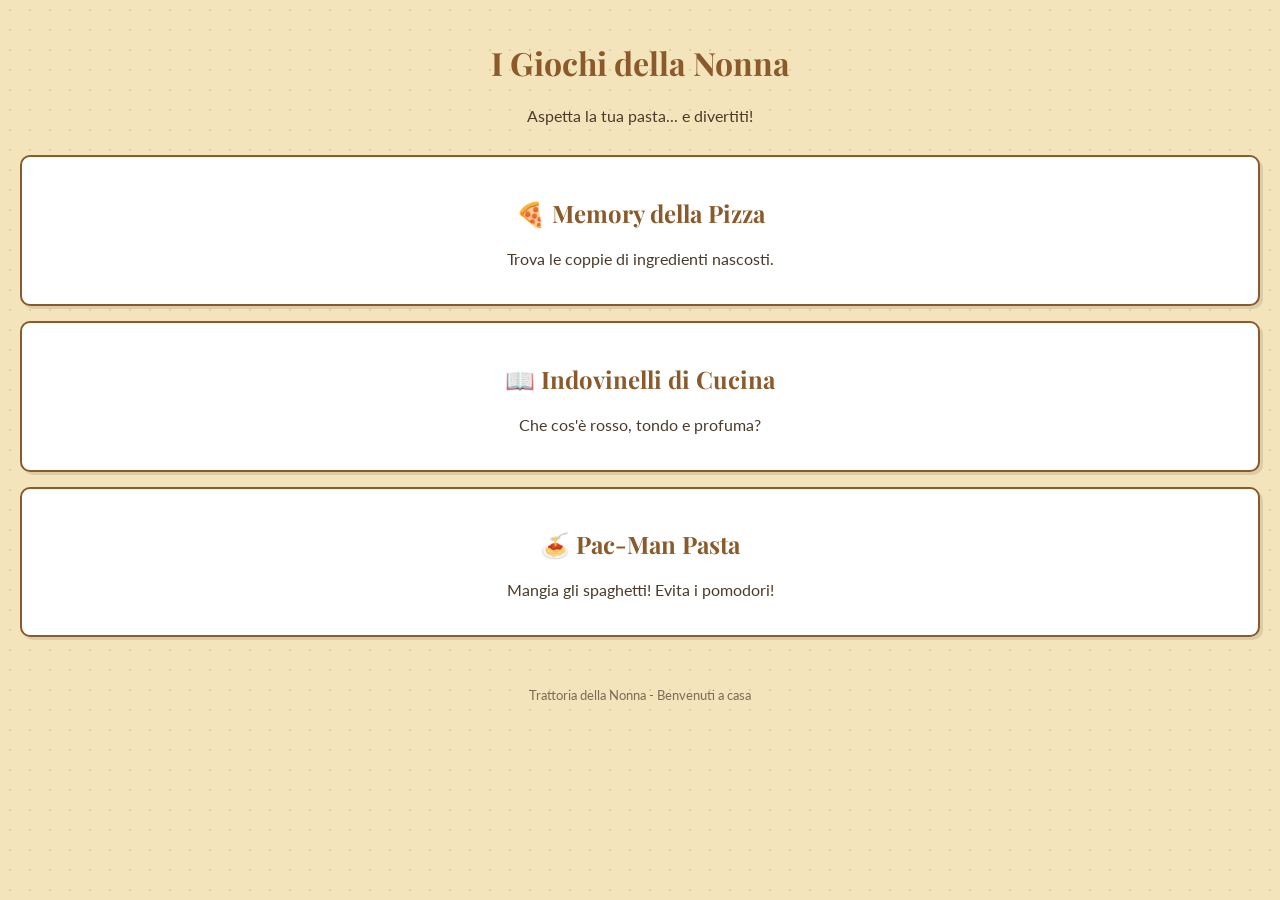
==== index.html @ 1b67b332 "Add files via upload" ====
<!DOCTYPE html>
<html lang="it">
<head>
    <meta charset="UTF-8">
    <meta name="viewport" content="width=device-width, initial-scale=1.0">
    <title>I Giochi della Nonna</title>
    <link rel="stylesheet" href="style.css">
</head>
<body>

    <div style="margin-bottom: 30px;">
        <h1>I Giochi della Nonna</h1>
        <p>Aspetta la tua pasta... e divertiti!</p>
    </div>

    <div class="game-list">
        <a href="memory.html" style="text-decoration: none; color: inherit;">
            <div class="game-card">
                <h2>🍕 Memory della Pizza</h2>
                <p>Trova le coppie di ingredienti nascosti.</p>
            </div>
        </a>
        
        <a href="quiz.html" style="text-decoration: none; color: inherit;">
            <div class="game-card">
                <h2>📖 Indovinelli di Cucina</h2>
                <p>Che cos'è rosso, tondo e profuma?</p>
            </div>
        </a>
        
        <a href="pacman.html" style="text-decoration: none; color: inherit;">
            <div class="game-card">
                <h2>🍝 Pac-Man Pasta</h2>
                <p>Mangia gli spaghetti! Evita i pomodori!</p>
            </div>
        </a>
    </div>

    <footer style="margin-top: 50px; font-size: 0.8rem; opacity: 0.7;">
        <p>Trattoria della Nonna - Benvenuti a casa</p>
    </footer>

</body>
</html>
---- style.css ----
/* style.css */
@import url('https://fonts.googleapis.com/css2?family=Playfair+Display:ital,wght@0,400;0,700;1,400&family=Lato:wght@400;700&display=swap');

:root {
    --bg-color: #f4e4bc; /* Colore carta antica */
    --text-color: #4a3b2a; /* Marrone scuro */
    --accent-color: #d9534f; /* Rosso pomodoro */
    --wood-color: #8b5a2b; /* Legno */
}

body {
    background-color: var(--bg-color);
    color: var(--text-color);
    font-family: 'Lato', sans-serif;
    text-align: center;
    margin: 0;
    padding: 20px;
    /* Sottile texture per effetto carta (opzionale) */
    background-image: radial-gradient(#dcd0a0 1px, transparent 1px);
    background-size: 20px 20px;
}

h1, h2 {
    font-family: 'Playfair Display', serif;
    color: var(--wood-color);
}

/* Stile delle carte del menu giochi */
.game-card {
    background: white;
    border: 2px solid var(--wood-color);
    border-radius: 10px;
    padding: 20px;
    margin: 15px 0;
    box-shadow: 3px 3px 0px rgba(0,0,0,0.1);
    cursor: pointer;
    transition: transform 0.2s;
}

.game-card:active {
    transform: scale(0.98);
    box-shadow: 1px 1px 0px rgba(0,0,0,0.1);
}

.btn-start {
    background-color: var(--accent-color);
    color: white;
    border: none;
    padding: 15px 30px;
    font-size: 1.2rem;
    border-radius: 5px;
    cursor: pointer;
    font-family: 'Playfair Display', serif;
}

/* Stile specifico per il Memory */
.memory-grid {
    display: grid;
    grid-template-columns: repeat(4, 1fr);
    gap: 10px;
    max-width: 400px;
    margin: 20px auto;
}

.card-memory {
    background-color: var(--wood-color);
    height: 80px;
    border-radius: 5px;
    cursor: pointer;
    display: flex;
    align-items: center;
    justify-content: center;
    font-size: 2rem;
    user-select: none;
}

.card-memory.flipped {
    background-color: white;
    border: 2px solid var(--wood-color);
}
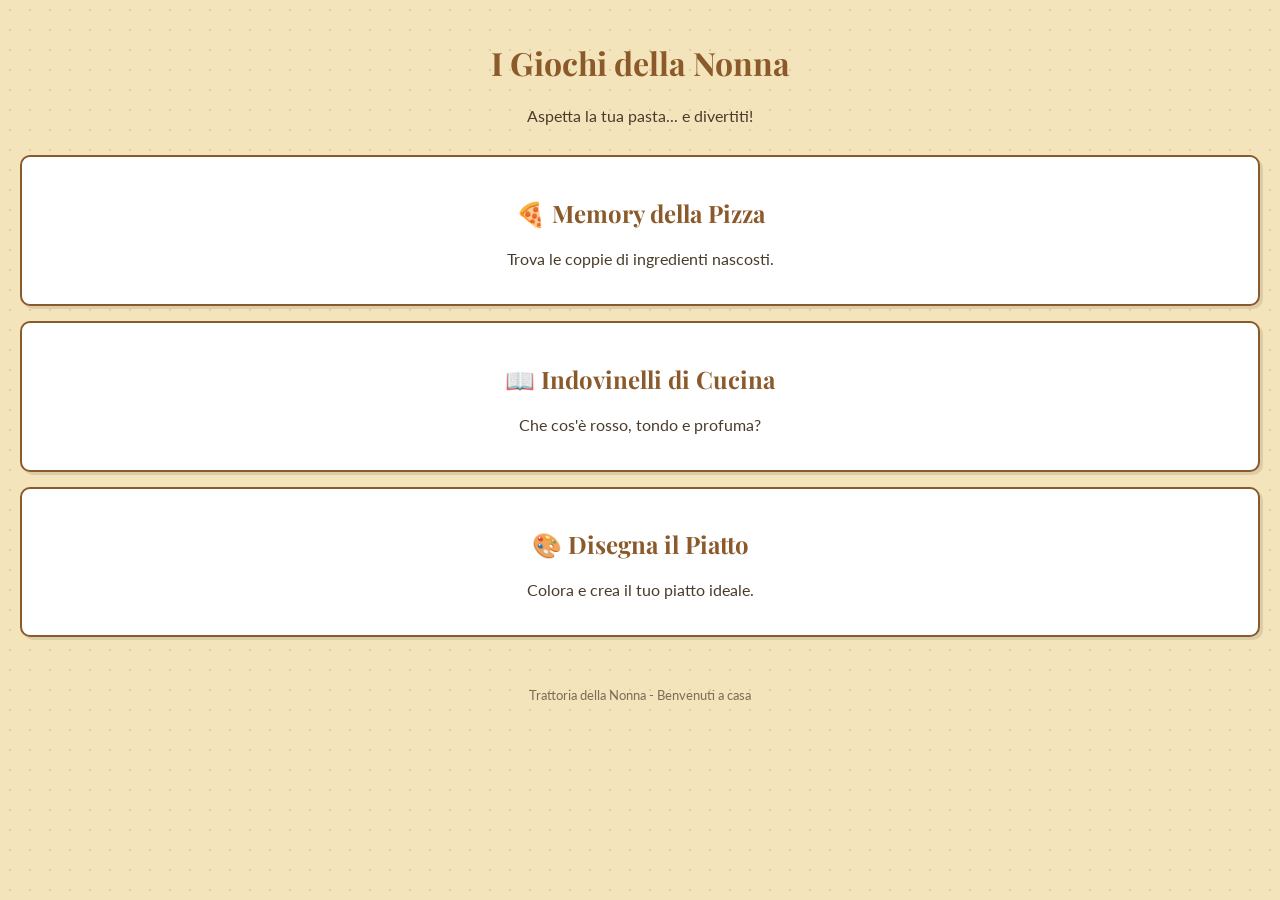
==== commit ed7e4e35: "Add files via upload" ====
--- a/index.html
+++ b/index.html
@@ -7,6 +7,17 @@
     <link rel="stylesheet" href="style.css">
 </head>
 <body>
+
+    <!-- LOADER -->
+    <div id="page-loader" class="loader-overlay">
+        <div class="loader-emoji">🍝</div>
+        <p class="loader-text">La Nonna sta preparando...</p>
+    </div>
+    <script>
+        window.addEventListener('load', () => {
+            setTimeout(() => document.getElementById('page-loader').classList.add('hidden'), 900);
+        });
+    </script>
 
     <div style="margin-bottom: 30px;">
         <h1>I Giochi della Nonna</h1>
@@ -28,10 +39,10 @@
             </div>
         </a>
         
-        <a href="pacman.html" style="text-decoration: none; color: inherit;">
+        <a href="draw.html" style="text-decoration: none; color: inherit;">
             <div class="game-card">
-                <h2>🍝 Pac-Man Pasta</h2>
-                <p>Mangia gli spaghetti! Evita i pomodori!</p>
+                <h2>🎨 Disegna il Piatto</h2>
+                <p>Colora e crea il tuo piatto ideale.</p>
             </div>
         </a>
     </div>
--- a/style.css
+++ b/style.css
@@ -1,11 +1,11 @@
-/* style.css */
+/* style.css - I Giochi della Nonna */
 @import url('https://fonts.googleapis.com/css2?family=Playfair+Display:ital,wght@0,400;0,700;1,400&family=Lato:wght@400;700&display=swap');
 
 :root {
-    --bg-color: #f4e4bc; /* Colore carta antica */
-    --text-color: #4a3b2a; /* Marrone scuro */
-    --accent-color: #d9534f; /* Rosso pomodoro */
-    --wood-color: #8b5a2b; /* Legno */
+    --bg-color: #f4e4bc;
+    --text-color: #4a3b2a;
+    --accent-color: #d9534f;
+    --wood-color: #8b5a2b;
 }
 
 body {
@@ -15,7 +15,6 @@
     text-align: center;
     margin: 0;
     padding: 20px;
-    /* Sottile texture per effetto carta (opzionale) */
     background-image: radial-gradient(#dcd0a0 1px, transparent 1px);
     background-size: 20px 20px;
 }
@@ -25,7 +24,7 @@
     color: var(--wood-color);
 }
 
-/* Stile delle carte del menu giochi */
+/* Menu giochi */
 .game-card {
     background: white;
     border: 2px solid var(--wood-color);
@@ -51,9 +50,10 @@
     border-radius: 5px;
     cursor: pointer;
     font-family: 'Playfair Display', serif;
+    margin: 5px;
 }
 
-/* Stile specifico per il Memory */
+/* Memory */
 .memory-grid {
     display: grid;
     grid-template-columns: repeat(4, 1fr);
@@ -77,4 +77,100 @@
 .card-memory.flipped {
     background-color: white;
     border: 2px solid var(--wood-color);
+}
+
+/* LOADER */
+.loader-overlay {
+    position: fixed;
+    top: 0;
+    left: 0;
+    width: 100%;
+    height: 100%;
+    background-color: var(--bg-color);
+    display: flex;
+    flex-direction: column;
+    justify-content: center;
+    align-items: center;
+    z-index: 9999;
+    transition: opacity 0.6s ease, visibility 0.6s ease;
+}
+
+.loader-overlay.hidden {
+    opacity: 0;
+    visibility: hidden;
+    pointer-events: none;
+}
+
+.loader-emoji {
+    font-size: 4rem;
+    animation: loader-spin 2s linear infinite;
+}
+
+.loader-text {
+    font-family: 'Playfair Display', serif;
+    color: var(--wood-color);
+    margin-top: 20px;
+    font-size: 1.2rem;
+    font-style: italic;
+    animation: loader-pulse 1.5s ease-in-out infinite;
+}
+
+@keyframes loader-spin {
+    0% { transform: rotate(0deg); }
+    100% { transform: rotate(360deg); }
+}
+
+@keyframes loader-pulse {
+    0%, 100% { opacity: 0.4; transform: scale(1); }
+    50% { opacity: 1; transform: scale(1.05); }
+}
+
+/* D-PAD per Pac-Man */
+.d-pad {
+    display: flex;
+    flex-direction: column;
+    align-items: center;
+    margin: 20px auto;
+    gap: 8px;
+    user-select: none;
+    -webkit-user-select: none;
+}
+
+.d-row {
+    display: flex;
+    gap: 8px;
+}
+
+.d-btn {
+    width: 65px;
+    height: 65px;
+    font-size: 1.8rem;
+    background: var(--wood-color);
+    color: var(--bg-color);
+    border: 3px solid #6b4423;
+    border-radius: 14px;
+    cursor: pointer;
+    touch-action: manipulation;
+    -webkit-tap-highlight-color: transparent;
+    box-shadow: 0 5px 0 #5a3a1a;
+    transition: transform 0.1s, box-shadow 0.1s, background 0.1s;
+    display: flex;
+    align-items: center;
+    justify-content: center;
+    line-height: 1;
+}
+
+.d-btn:active,
+.d-btn.active {
+    transform: translateY(4px);
+    box-shadow: 0 0 0 #5a3a1a;
+    background: #a06b3a;
+}
+
+@media (max-width: 400px) {
+    .d-btn {
+        width: 60px;
+        height: 60px;
+        font-size: 1.6rem;
+    }
 }
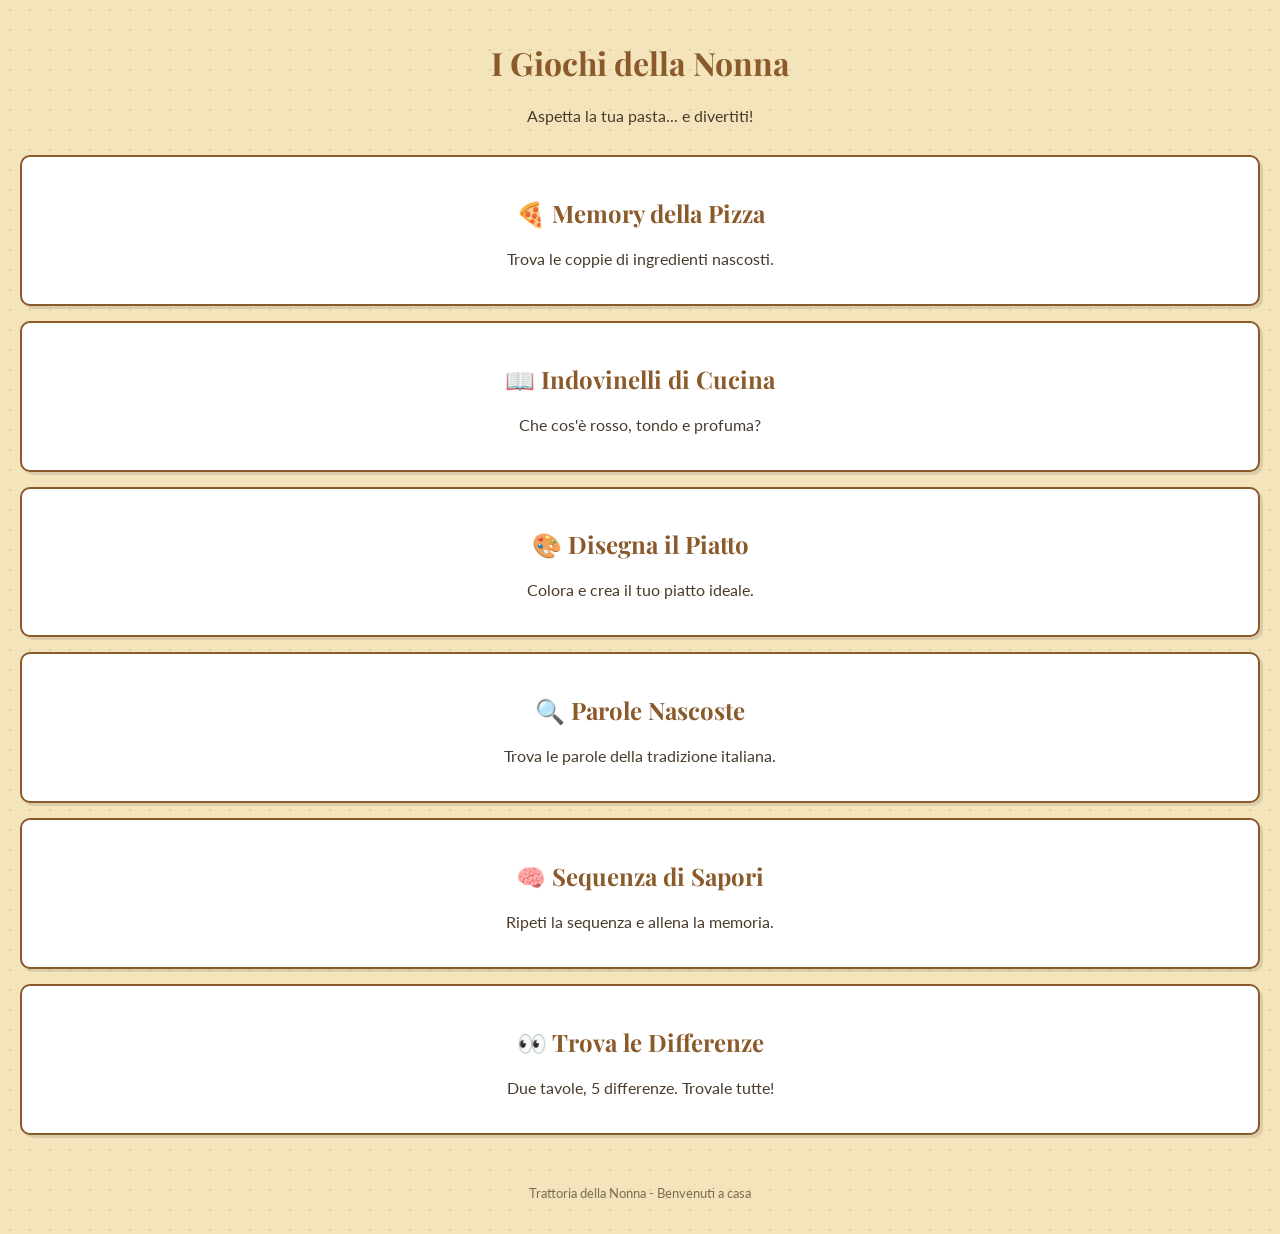
==== commit 82aaf7a5: "Add files via upload" ====
--- a/index.html
+++ b/index.html
@@ -45,6 +45,27 @@
                 <p>Colora e crea il tuo piatto ideale.</p>
             </div>
         </a>
+
+        <a href="parole.html" style="text-decoration: none; color: inherit;">
+            <div class="game-card">
+                <h2>🔍 Parole Nascoste</h2>
+                <p>Trova le parole della tradizione italiana.</p>
+            </div>
+        </a>
+
+        <a href="simon.html" style="text-decoration: none; color: inherit;">
+            <div class="game-card">
+                <h2>🧠 Sequenza di Sapori</h2>
+                <p>Ripeti la sequenza e allena la memoria.</p>
+            </div>
+        </a>
+
+        <a href="differenze.html" style="text-decoration: none; color: inherit;">
+            <div class="game-card">
+                <h2>👀 Trova le Differenze</h2>
+                <p>Due tavole, 5 differenze. Trovale tutte!</p>
+            </div>
+        </a>
     </div>
 
     <footer style="margin-top: 50px; font-size: 0.8rem; opacity: 0.7;">
--- a/style.css
+++ b/style.css
@@ -173,4 +173,119 @@
         height: 60px;
         font-size: 1.6rem;
     }
+}
+/* ========================================
+   STILI PER I NUOVI GIOCHI
+   ======================================== */
+
+/* Parole Nascoste */
+.word-grid {
+    display: grid;
+    grid-template-columns: repeat(6, 1fr);
+    gap: 4px;
+    max-width: 280px;
+    margin: 20px auto;
+}
+.word-cell {
+    aspect-ratio: 1;
+    background: white;
+    border: 2px solid var(--wood-color);
+    border-radius: 6px;
+    display: flex;
+    align-items: center;
+    justify-content: center;
+    font-family: 'Playfair Display', serif;
+    font-size: 1.2rem;
+    font-weight: bold;
+    color: var(--text-color);
+    cursor: pointer;
+    user-select: none;
+    transition: all 0.2s;
+}
+.word-cell.selected { background: #ffeaa7; transform: scale(0.95); }
+.word-cell.found { background: #55efc4; border-color: #00b894; color: #006655; }
+.word-list {
+    display: flex;
+    flex-wrap: wrap;
+    justify-content: center;
+    gap: 10px;
+    margin: 15px 0;
+}
+.word-item {
+    padding: 6px 12px;
+    background: white;
+    border: 2px solid var(--wood-color);
+    border-radius: 20px;
+    font-size: 0.9rem;
+    transition: all 0.3s;
+}
+.word-item.found { text-decoration: line-through; opacity: 0.5; background: #55efc4; }
+
+/* Sequenza di Sapori (Simon) */
+.simon-board {
+    display: grid;
+    grid-template-columns: 1fr 1fr;
+    gap: 15px;
+    max-width: 280px;
+    margin: 20px auto;
+}
+.simon-btn {
+    aspect-ratio: 1;
+    border-radius: 50%;
+    border: 4px solid var(--wood-color);
+    cursor: pointer;
+    transition: all 0.15s;
+    opacity: 0.7;
+    box-shadow: inset 0 0 15px rgba(0,0,0,0.2);
+}
+.simon-btn:active, .simon-btn.active { opacity: 1; transform: scale(0.95); box-shadow: inset 0 0 5px rgba(0,0,0,0.5); }
+.simon-btn[data-color="red"] { background: #d9534f; }
+.simon-btn[data-color="green"] { background: #5cb85c; }
+.simon-btn[data-color="yellow"] { background: #f0ad4e; }
+.simon-btn[data-color="purple"] { background: #9b59b6; }
+
+/* Trova le Differenze */
+.diff-container {
+    display: flex;
+    justify-content: center;
+    gap: 20px;
+    flex-wrap: wrap;
+    margin: 20px 0;
+}
+.diff-scene {
+    width: 150px;
+    height: 150px;
+    background: #fff8e1;
+    border: 3px solid var(--wood-color);
+    border-radius: 10px;
+    position: relative;
+    overflow: hidden;
+}
+.diff-scene.right { border-color: #d9534f; }
+.diff-target {
+    position: absolute;
+    width: 40px;
+    height: 40px;
+    cursor: pointer;
+    border-radius: 50%;
+    transition: all 0.3s;
+}
+.diff-target:hover { box-shadow: 0 0 0 3px rgba(217, 83, 79, 0.4); }
+.diff-target.found { background: rgba(85, 239, 196, 0.6); border: 3px solid #00b894; transform: scale(1.1); }
+/* Elementi scena CSS-only */
+.scene-table { position: absolute; bottom: 20px; left: 10px; right: 10px; height: 10px; background: #8b5a2b; border-radius: 3px; }
+.scene-bread { position: absolute; bottom: 30px; left: 20px; width: 30px; height: 15px; background: #f0ad4e; border-radius: 50% 50% 5px 5px; }
+.scene-wine { position: absolute; bottom: 30px; right: 30px; width: 15px; height: 25px; background: #d9534f; border-radius: 3px 3px 0 0; }
+.scene-pot { position: absolute; bottom: 30px; left: 60px; width: 35px; height: 20px; background: #333; border-radius: 5px; }
+.scene-spoon { position: absolute; bottom: 40px; left: 50px; width: 15px; height: 4px; background: #c0c0c0; transform: rotate(-20deg); }
+.scene-flower { position: absolute; top: 20px; right: 20px; width: 20px; height: 20px; background: #5cb85c; border-radius: 50%; }
+/* Differenze attive solo nella scena destra */
+.diff-1 { display: none; } .right .diff-1 { display: block; top: 30px; left: 40px; background: #55efc4; }
+.diff-2 { display: none; } .right .diff-2 { display: block; top: 50px; right: 10px; background: #ffeaa7; }
+.diff-3 { display: none; } .right .diff-3 { display: block; bottom: 50px; left: 10px; background: #fd79a8; }
+.diff-4 { display: none; } .right .diff-4 { display: block; top: 10px; left: 10px; background: #00b894; }
+.diff-5 { display: none; } .right .diff-5 { display: block; bottom: 10px; right: 10px; background: #a29bfe; }
+
+@media (max-width: 400px) {
+    .diff-scene { width: 130px; height: 130px; }
 }
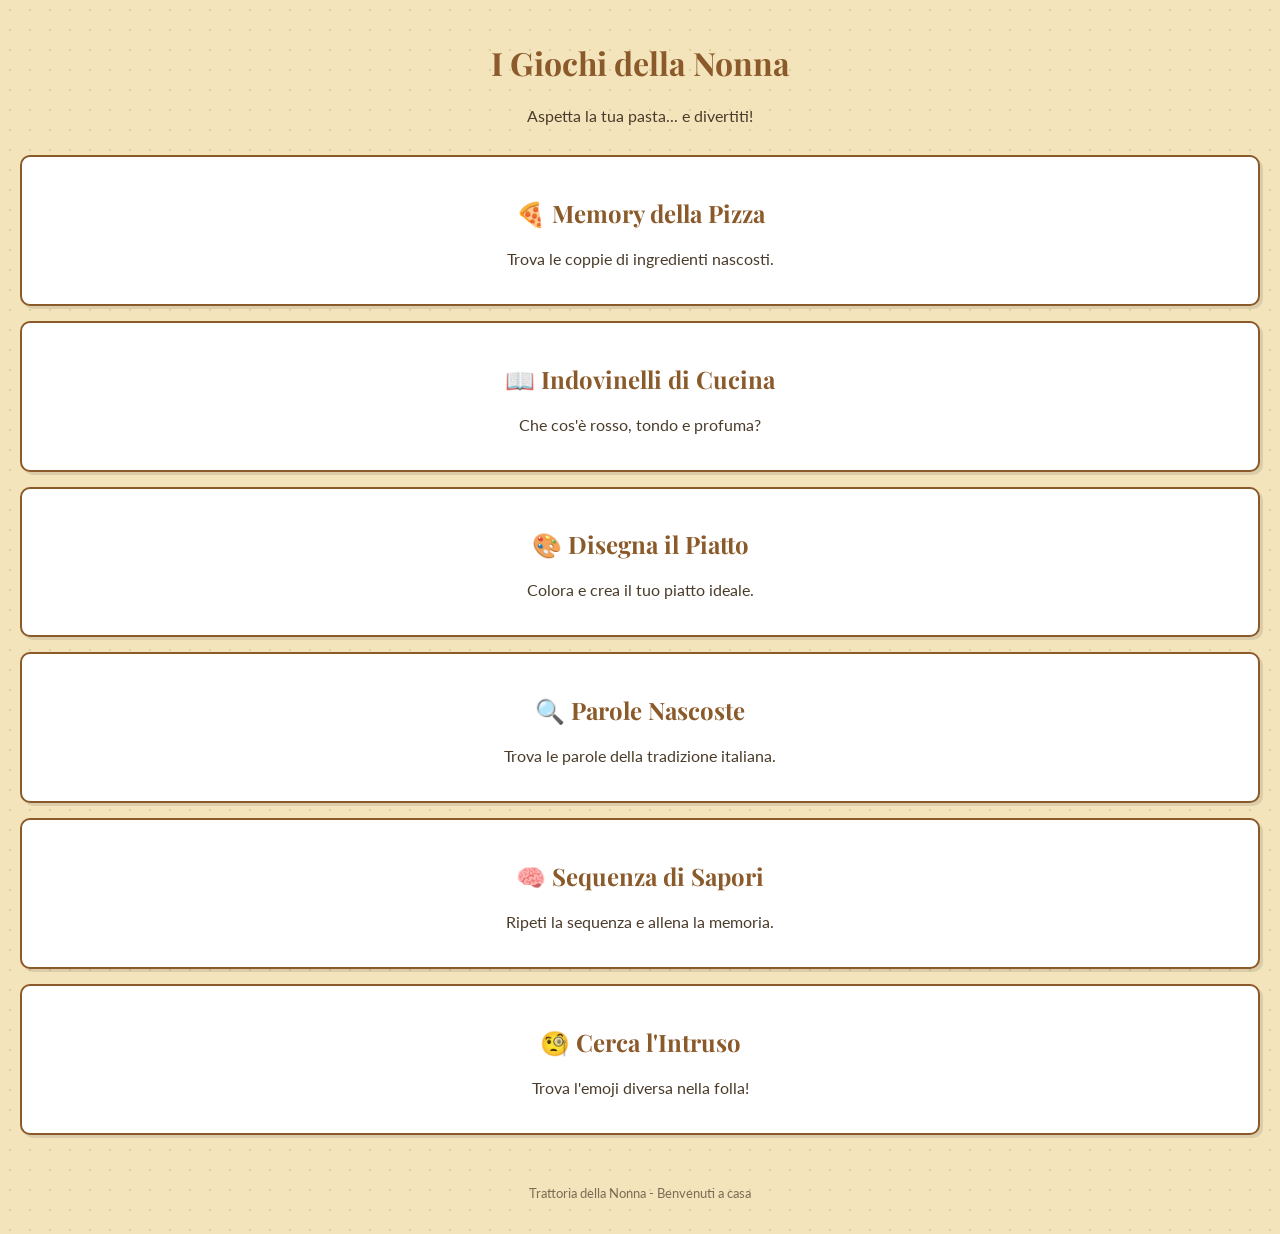
==== commit ac8aa63c: "Update index.html" ====
--- a/index.html
+++ b/index.html
@@ -60,10 +60,11 @@
             </div>
         </a>
 
-        <a href="differenze.html" style="text-decoration: none; color: inherit;">
+        <!-- ✅ LINK CORRETTO PER IL NUOVO GIOCO -->
+        <a href="intruso.html" style="text-decoration: none; color: inherit;">
             <div class="game-card">
-                <h2>👀 Trova le Differenze</h2>
-                <p>Due tavole, 5 differenze. Trovale tutte!</p>
+                <h2>🧐 Cerca l'Intruso</h2>
+                <p>Trova l'emoji diversa nella folla!</p>
             </div>
         </a>
     </div>
@@ -73,4 +74,4 @@
     </footer>
 
 </body>
-</html>+</html>
--- a/style.css
+++ b/style.css
@@ -174,6 +174,7 @@
         font-size: 1.6rem;
     }
 }
+
 /* ========================================
    STILI PER I NUOVI GIOCHI
    ======================================== */
@@ -244,7 +245,7 @@
 .simon-btn[data-color="yellow"] { background: #f0ad4e; }
 .simon-btn[data-color="purple"] { background: #9b59b6; }
 
-/* Trova le Differenze */
+/* Trova le Differenze (vecchio - puoi rimuoverlo se non usi più il gioco) */
 .diff-container {
     display: flex;
     justify-content: center;
@@ -272,20 +273,193 @@
 }
 .diff-target:hover { box-shadow: 0 0 0 3px rgba(217, 83, 79, 0.4); }
 .diff-target.found { background: rgba(85, 239, 196, 0.6); border: 3px solid #00b894; transform: scale(1.1); }
-/* Elementi scena CSS-only */
 .scene-table { position: absolute; bottom: 20px; left: 10px; right: 10px; height: 10px; background: #8b5a2b; border-radius: 3px; }
 .scene-bread { position: absolute; bottom: 30px; left: 20px; width: 30px; height: 15px; background: #f0ad4e; border-radius: 50% 50% 5px 5px; }
 .scene-wine { position: absolute; bottom: 30px; right: 30px; width: 15px; height: 25px; background: #d9534f; border-radius: 3px 3px 0 0; }
 .scene-pot { position: absolute; bottom: 30px; left: 60px; width: 35px; height: 20px; background: #333; border-radius: 5px; }
 .scene-spoon { position: absolute; bottom: 40px; left: 50px; width: 15px; height: 4px; background: #c0c0c0; transform: rotate(-20deg); }
 .scene-flower { position: absolute; top: 20px; right: 20px; width: 20px; height: 20px; background: #5cb85c; border-radius: 50%; }
-/* Differenze attive solo nella scena destra */
 .diff-1 { display: none; } .right .diff-1 { display: block; top: 30px; left: 40px; background: #55efc4; }
 .diff-2 { display: none; } .right .diff-2 { display: block; top: 50px; right: 10px; background: #ffeaa7; }
 .diff-3 { display: none; } .right .diff-3 { display: block; bottom: 50px; left: 10px; background: #fd79a8; }
 .diff-4 { display: none; } .right .diff-4 { display: block; top: 10px; left: 10px; background: #00b894; }
 .diff-5 { display: none; } .right .diff-5 { display: block; bottom: 10px; right: 10px; background: #a29bfe; }
+@media (max-width: 400px) { .diff-scene { width: 130px; height: 130px; } }
+
+/* ========================================
+   STILI PER LIVELLI E PROGRESSIONE
+   ======================================== */
+
+/* UI Livelli */
+.level-ui {
+    display: flex;
+    justify-content: center;
+    align-items: center;
+    gap: 15px;
+    margin: 10px 0;
+    flex-wrap: wrap;
+}
+.level-badge {
+    background: var(--wood-color);
+    color: white;
+    padding: 4px 12px;
+    border-radius: 20px;
+    font-size: 0.9rem;
+    font-weight: bold;
+}
+.timer-display {
+    font-weight: bold;
+    color: var(--accent-color);
+    display: none;
+}
+.timer-display.warning {
+    animation: pulse 0.5s ease-in-out infinite;
+}
+
+/* Pulsanti azione */
+.action-buttons {
+    display: flex;
+    justify-content: center;
+    gap: 10px;
+    margin-top: 20px;
+    flex-wrap: wrap;
+}
+
+/* Template per Disegna */
+.template-selector {
+    display: flex;
+    justify-content: center;
+    gap: 10px;
+    margin: 15px 0;
+    flex-wrap: wrap;
+}
+.template-btn {
+    width: 50px;
+    height: 50px;
+    border: 2px solid var(--wood-color);
+    border-radius: 8px;
+    background: white;
+    cursor: pointer;
+    display: flex;
+    align-items: center;
+    justify-content: center;
+    font-size: 1.5rem;
+    transition: all 0.2s;
+}
+.template-btn.active {
+    border-color: var(--accent-color);
+    background: #ffeaa7;
+    transform: scale(1.1);
+}
+.template-btn.locked {
+    opacity: 0.4;
+    cursor: not-allowed;
+}
+
+/* Griglie progressive per Parole */
+.word-grid.level-2 { grid-template-columns: repeat(7, 1fr); }
+.word-grid.level-3 { grid-template-columns: repeat(8, 1fr); }
+
+/* Scene per Differenze */
+.diff-scene.level-2 { width: 160px; height: 160px; }
+.diff-scene.level-3 { width: 170px; height: 170px; }
+
+/* Modal completamento */
+.completion-modal {
+    position: fixed;
+    top: 0; left: 0; right: 0; bottom: 0;
+    background: rgba(0,0,0,0.8);
+    display: flex;
+    align-items: center;
+    justify-content: center;
+    z-index: 10000;
+    opacity: 0;
+    visibility: hidden;
+    transition: all 0.3s;
+}
+.completion-modal.show {
+    opacity: 1;
+    visibility: visible;
+}
+.completion-content {
+    background: var(--bg-color);
+    padding: 30px;
+    border-radius: 15px;
+    border: 3px solid var(--wood-color);
+    text-align: center;
+    max-width: 90%;
+}
+.completion-content h3 {
+    font-family: 'Playfair Display', serif;
+    color: var(--wood-color);
+    margin-bottom: 15px;
+}
+.completion-content .trophy {
+    font-size: 3rem;
+    margin-bottom: 10px;
+}
+
+/* Toggle Relax Mode */
+.relax-toggle {
+    margin: 10px 0;
+    font-size: 0.9rem;
+    display: flex;
+    align-items: center;
+    justify-content: center;
+    gap: 8px;
+}
+.relax-toggle input {
+    width: 18px;
+    height: 18px;
+}
+
+/* ========================================
+   CERCA L'INTRUSO (NUOVO GIOCO)
+   ======================================== */
+.intruso-grid {
+    display: grid;
+    gap: 6px;
+    max-width: 360px;
+    margin: 20px auto;
+    background: white;
+    padding: 12px;
+    border-radius: 12px;
+    border: 3px solid var(--wood-color);
+    box-shadow: 3px 3px 0 rgba(0,0,0,0.1);
+}
+
+.intruso-cell {
+    aspect-ratio: 1;
+    background: #fff8e1;
+    border-radius: 8px;
+    display: flex;
+    align-items: center;
+    justify-content: center;
+    font-size: 1.8rem;
+    cursor: pointer;
+    user-select: none;
+    transition: transform 0.1s, background 0.2s;
+    border: 2px solid #e0d0b0;
+}
+
+.intruso-cell:active {
+    transform: scale(0.92);
+    background: #ffeaa7;
+}
+
+.intruso-cell.found {
+    animation: pop 0.3s ease;
+    border-color: var(--accent-color);
+    background: #55efc4;
+}
+
+@keyframes pop {
+    0% { transform: scale(1); }
+    50% { transform: scale(1.2); }
+    100% { transform: scale(1); }
+}
 
 @media (max-width: 400px) {
-    .diff-scene { width: 130px; height: 130px; }
+    .intruso-cell { font-size: 1.4rem; }
+    .intruso-grid { padding: 8px; gap: 4px; }
 }
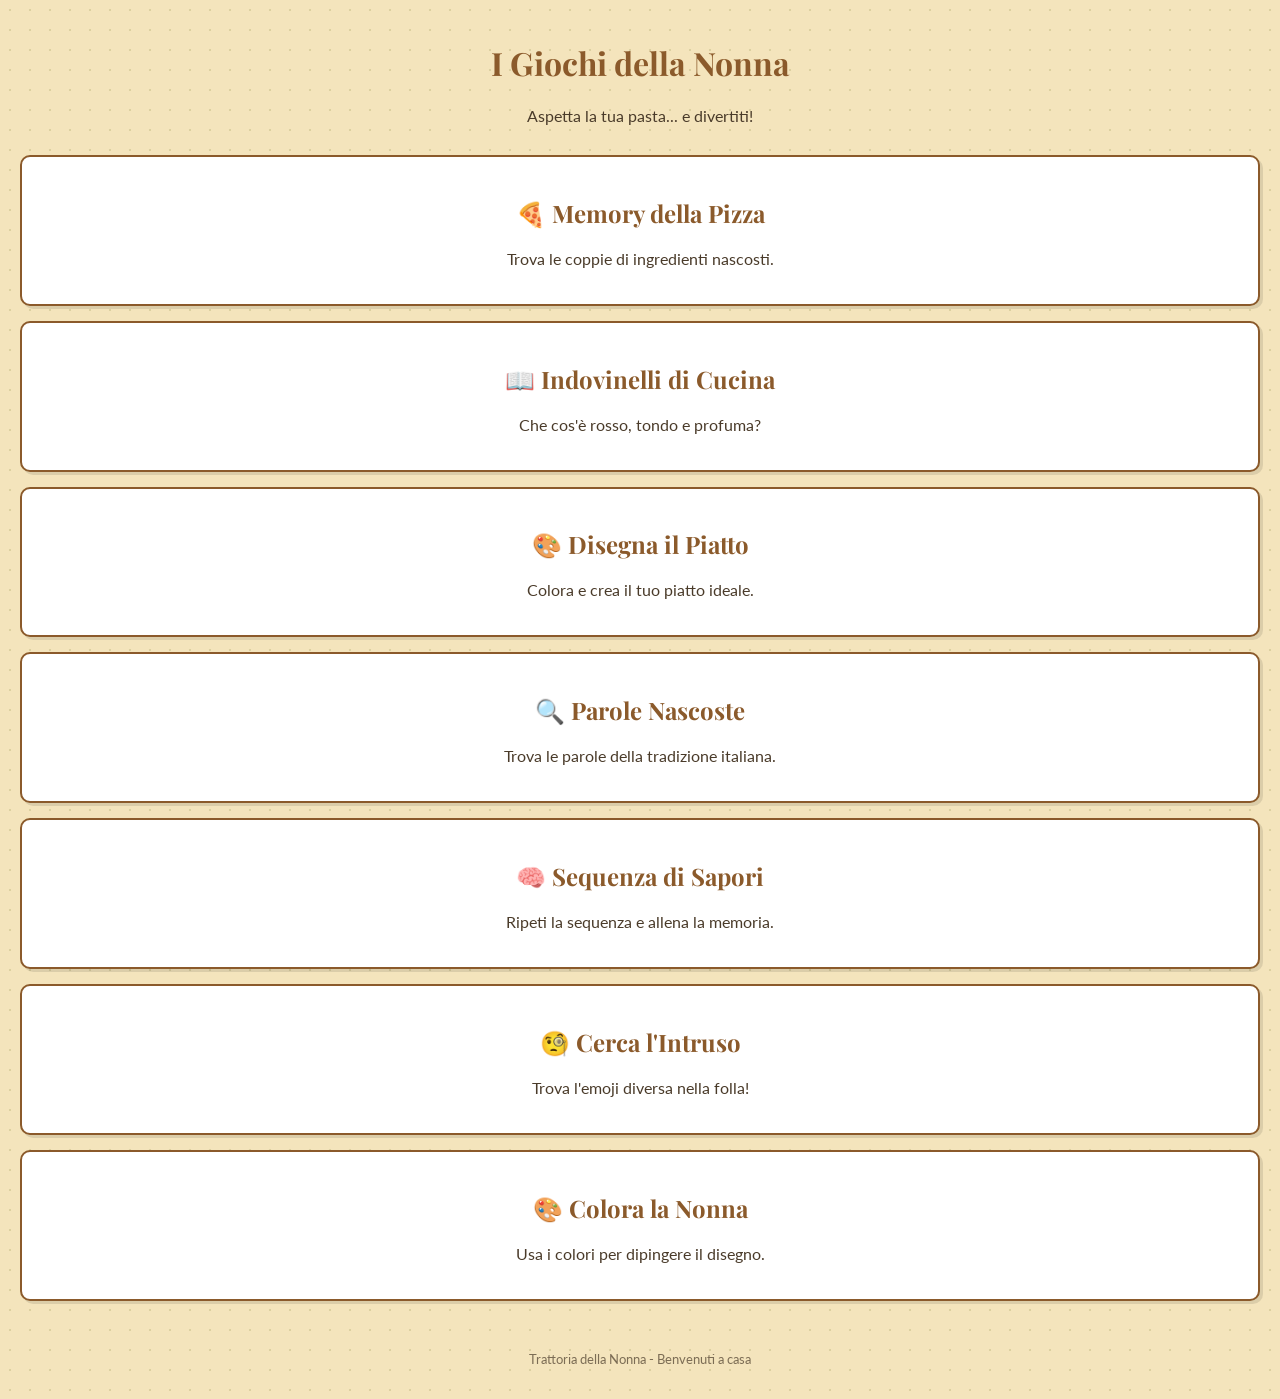
==== commit 47508beb: "Add files via upload" ====
--- a/index.html
+++ b/index.html
@@ -69,9 +69,17 @@
         </a>
     </div>
 
+            <!-- GIOCO COLORA LA NONNA -->
+        <a href="coloring.html" style="text-decoration: none; color: inherit;">
+            <div class="game-card">
+                <h2>🎨 Colora la Nonna</h2>
+                <p>Usa i colori per dipingere il disegno.</p>
+            </div>
+        </a>
+
     <footer style="margin-top: 50px; font-size: 0.8rem; opacity: 0.7;">
         <p>Trattoria della Nonna - Benvenuti a casa</p>
     </footer>
 
 </body>
-</html>
+</html>
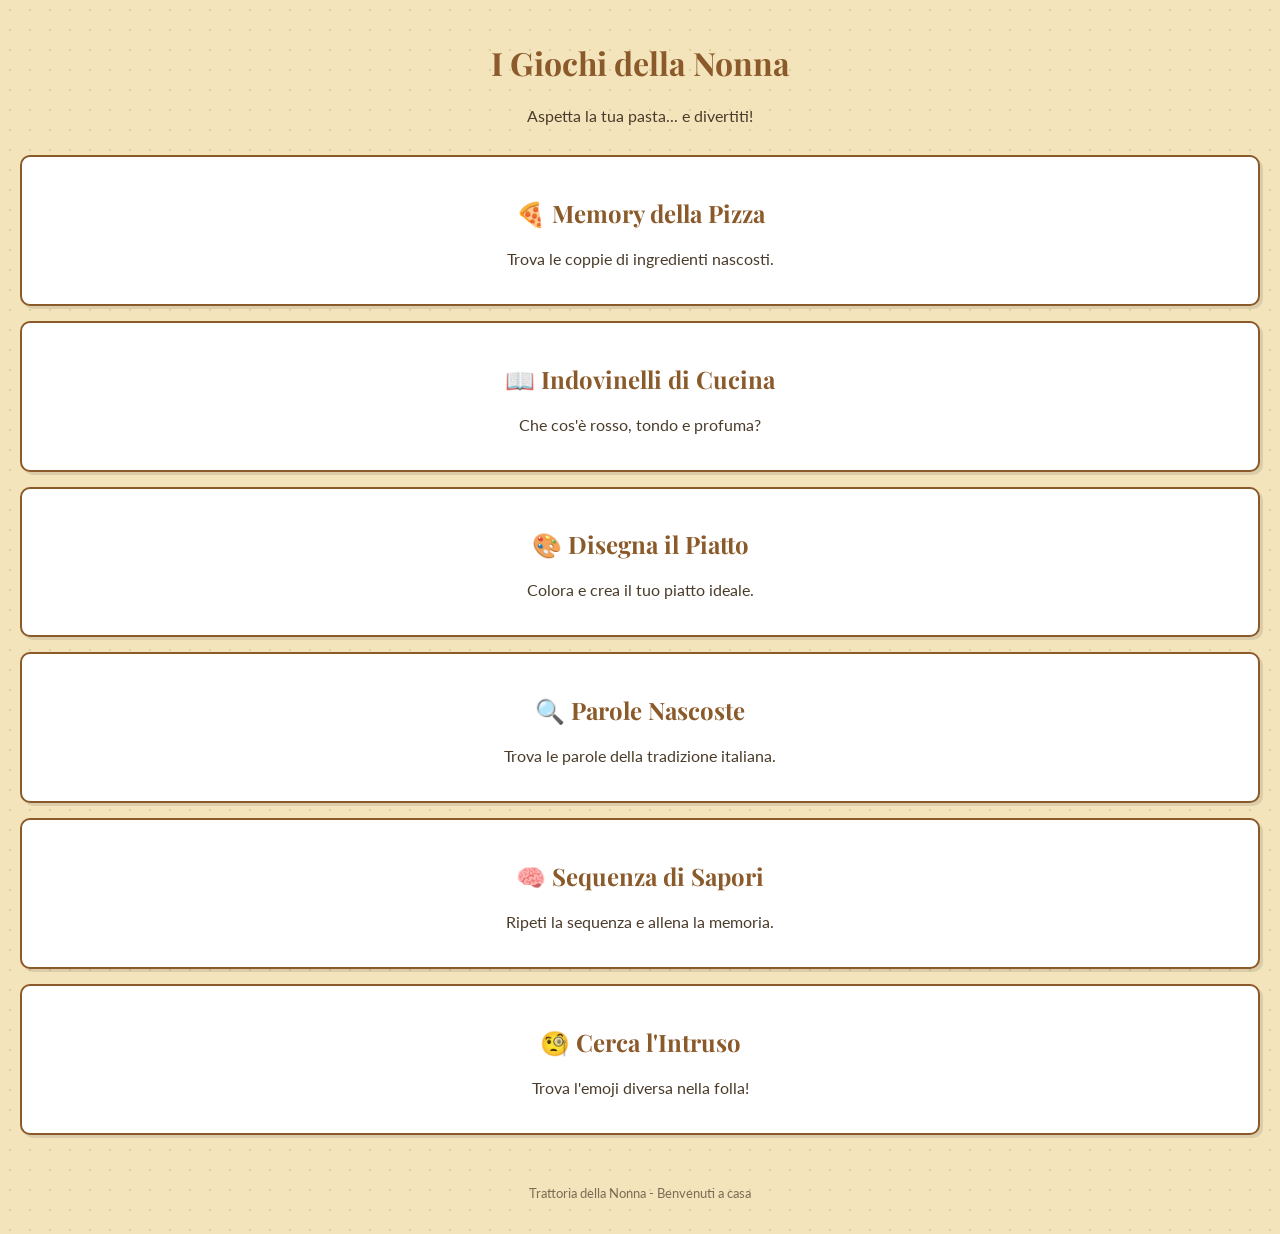
==== commit 8d745920: "Add files via upload" ====
--- a/index.html
+++ b/index.html
@@ -60,7 +60,6 @@
             </div>
         </a>
 
-        <!-- ✅ LINK CORRETTO PER IL NUOVO GIOCO -->
         <a href="intruso.html" style="text-decoration: none; color: inherit;">
             <div class="game-card">
                 <h2>🧐 Cerca l'Intruso</h2>
@@ -69,14 +68,6 @@
         </a>
     </div>
 
-            <!-- GIOCO COLORA LA NONNA -->
-        <a href="coloring.html" style="text-decoration: none; color: inherit;">
-            <div class="game-card">
-                <h2>🎨 Colora la Nonna</h2>
-                <p>Usa i colori per dipingere il disegno.</p>
-            </div>
-        </a>
-
     <footer style="margin-top: 50px; font-size: 0.8rem; opacity: 0.7;">
         <p>Trattoria della Nonna - Benvenuti a casa</p>
     </footer>
--- a/style.css
+++ b/style.css
@@ -24,7 +24,6 @@
     color: var(--wood-color);
 }
 
-/* Menu giochi */
 .game-card {
     background: white;
     border: 2px solid var(--wood-color);
@@ -53,7 +52,6 @@
     margin: 5px;
 }
 
-/* Memory */
 .memory-grid {
     display: grid;
     grid-template-columns: repeat(4, 1fr);
@@ -79,7 +77,6 @@
     border: 2px solid var(--wood-color);
 }
 
-/* LOADER */
 .loader-overlay {
     position: fixed;
     top: 0;
@@ -125,7 +122,6 @@
     50% { opacity: 1; transform: scale(1.05); }
 }
 
-/* D-PAD per Pac-Man */
 .d-pad {
     display: flex;
     flex-direction: column;
@@ -175,11 +171,6 @@
     }
 }
 
-/* ========================================
-   STILI PER I NUOVI GIOCHI
-   ======================================== */
-
-/* Parole Nascoste */
 .word-grid {
     display: grid;
     grid-template-columns: repeat(6, 1fr);
@@ -222,7 +213,6 @@
 }
 .word-item.found { text-decoration: line-through; opacity: 0.5; background: #55efc4; }
 
-/* Sequenza di Sapori (Simon) */
 .simon-board {
     display: grid;
     grid-template-columns: 1fr 1fr;
@@ -245,52 +235,6 @@
 .simon-btn[data-color="yellow"] { background: #f0ad4e; }
 .simon-btn[data-color="purple"] { background: #9b59b6; }
 
-/* Trova le Differenze (vecchio - puoi rimuoverlo se non usi più il gioco) */
-.diff-container {
-    display: flex;
-    justify-content: center;
-    gap: 20px;
-    flex-wrap: wrap;
-    margin: 20px 0;
-}
-.diff-scene {
-    width: 150px;
-    height: 150px;
-    background: #fff8e1;
-    border: 3px solid var(--wood-color);
-    border-radius: 10px;
-    position: relative;
-    overflow: hidden;
-}
-.diff-scene.right { border-color: #d9534f; }
-.diff-target {
-    position: absolute;
-    width: 40px;
-    height: 40px;
-    cursor: pointer;
-    border-radius: 50%;
-    transition: all 0.3s;
-}
-.diff-target:hover { box-shadow: 0 0 0 3px rgba(217, 83, 79, 0.4); }
-.diff-target.found { background: rgba(85, 239, 196, 0.6); border: 3px solid #00b894; transform: scale(1.1); }
-.scene-table { position: absolute; bottom: 20px; left: 10px; right: 10px; height: 10px; background: #8b5a2b; border-radius: 3px; }
-.scene-bread { position: absolute; bottom: 30px; left: 20px; width: 30px; height: 15px; background: #f0ad4e; border-radius: 50% 50% 5px 5px; }
-.scene-wine { position: absolute; bottom: 30px; right: 30px; width: 15px; height: 25px; background: #d9534f; border-radius: 3px 3px 0 0; }
-.scene-pot { position: absolute; bottom: 30px; left: 60px; width: 35px; height: 20px; background: #333; border-radius: 5px; }
-.scene-spoon { position: absolute; bottom: 40px; left: 50px; width: 15px; height: 4px; background: #c0c0c0; transform: rotate(-20deg); }
-.scene-flower { position: absolute; top: 20px; right: 20px; width: 20px; height: 20px; background: #5cb85c; border-radius: 50%; }
-.diff-1 { display: none; } .right .diff-1 { display: block; top: 30px; left: 40px; background: #55efc4; }
-.diff-2 { display: none; } .right .diff-2 { display: block; top: 50px; right: 10px; background: #ffeaa7; }
-.diff-3 { display: none; } .right .diff-3 { display: block; bottom: 50px; left: 10px; background: #fd79a8; }
-.diff-4 { display: none; } .right .diff-4 { display: block; top: 10px; left: 10px; background: #00b894; }
-.diff-5 { display: none; } .right .diff-5 { display: block; bottom: 10px; right: 10px; background: #a29bfe; }
-@media (max-width: 400px) { .diff-scene { width: 130px; height: 130px; } }
-
-/* ========================================
-   STILI PER LIVELLI E PROGRESSIONE
-   ======================================== */
-
-/* UI Livelli */
 .level-ui {
     display: flex;
     justify-content: center;
@@ -312,11 +256,7 @@
     color: var(--accent-color);
     display: none;
 }
-.timer-display.warning {
-    animation: pulse 0.5s ease-in-out infinite;
-}
-
-/* Pulsanti azione */
+
 .action-buttons {
     display: flex;
     justify-content: center;
@@ -325,7 +265,6 @@
     flex-wrap: wrap;
 }
 
-/* Template per Disegna */
 .template-selector {
     display: flex;
     justify-content: center;
@@ -356,15 +295,6 @@
     cursor: not-allowed;
 }
 
-/* Griglie progressive per Parole */
-.word-grid.level-2 { grid-template-columns: repeat(7, 1fr); }
-.word-grid.level-3 { grid-template-columns: repeat(8, 1fr); }
-
-/* Scene per Differenze */
-.diff-scene.level-2 { width: 160px; height: 160px; }
-.diff-scene.level-3 { width: 170px; height: 170px; }
-
-/* Modal completamento */
 .completion-modal {
     position: fixed;
     top: 0; left: 0; right: 0; bottom: 0;
@@ -399,7 +329,6 @@
     margin-bottom: 10px;
 }
 
-/* Toggle Relax Mode */
 .relax-toggle {
     margin: 10px 0;
     font-size: 0.9rem;
@@ -413,9 +342,6 @@
     height: 18px;
 }
 
-/* ========================================
-   CERCA L'INTRUSO (NUOVO GIOCO)
-   ======================================== */
 .intruso-grid {
     display: grid;
     gap: 6px;
